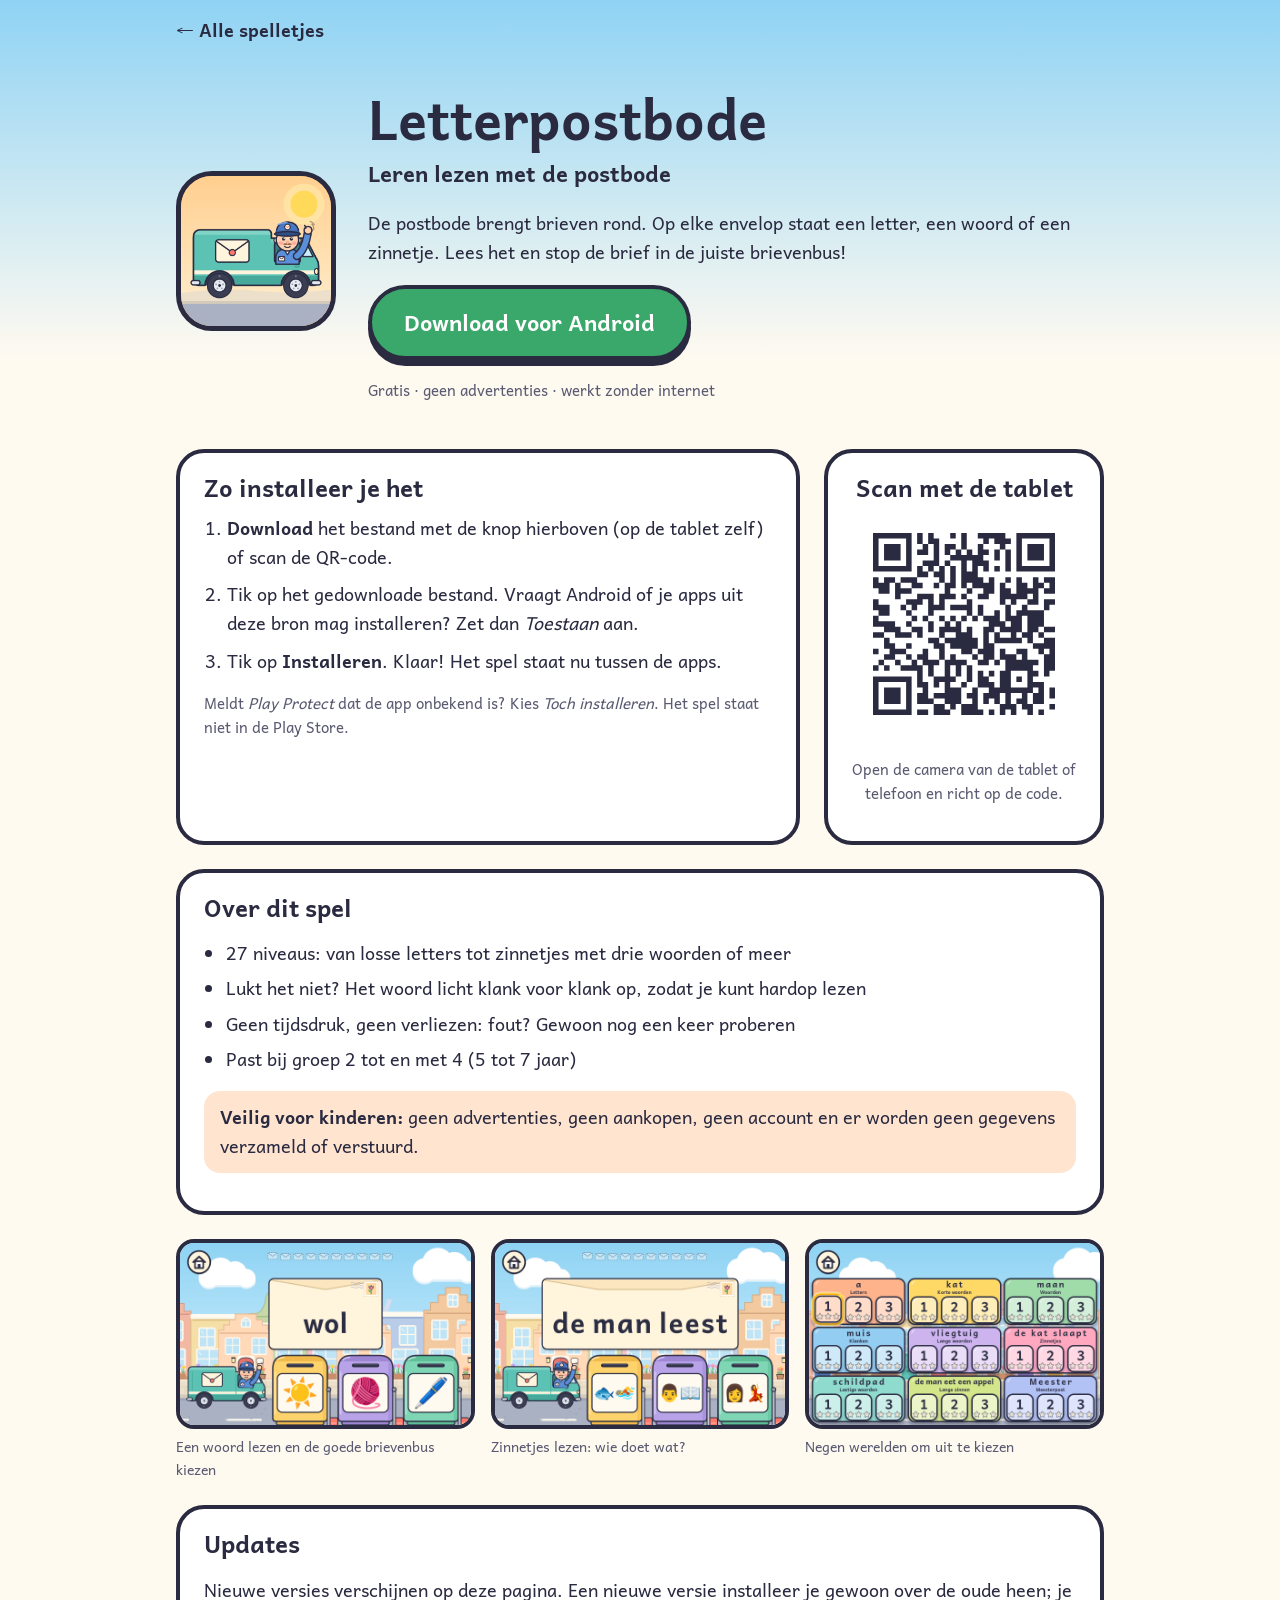
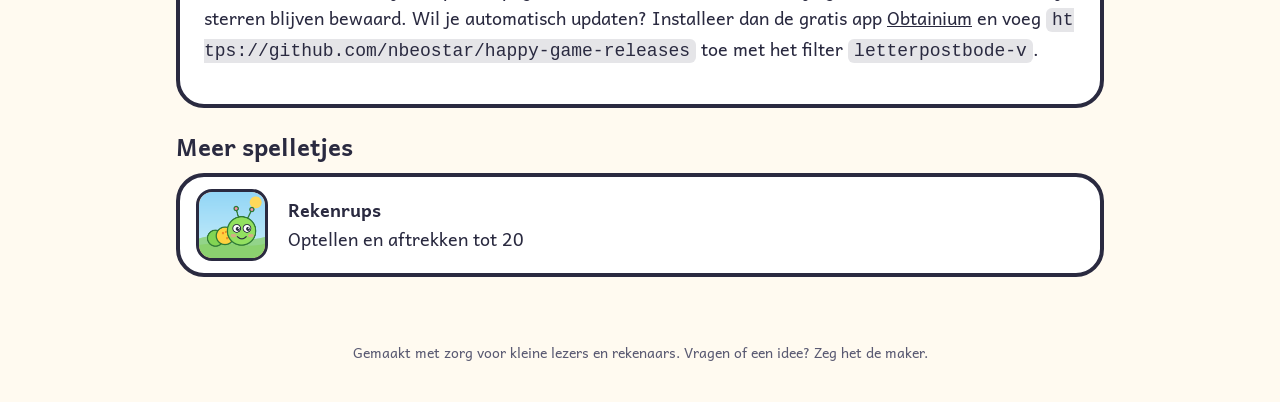
==== letterpostbode/index.html @ 2d66ae5c "Add download pages with QR codes for Rekenrups and Letterpostbode" ====
<!doctype html>
<html lang="nl">
<head>
<meta charset="utf-8">
<meta name="viewport" content="width=device-width, initial-scale=1">
<title>Letterpostbode – gratis spel voor Android</title>
<meta name="description" content="Leren lezen met de postbode. De postbode brengt brieven rond. Op elke envelop staat een letter, een woord of een zinnetje. Lees het en stop de brief in de juiste brievenbus!">
<meta name="theme-color" content="#8fd3f4">
<link rel="icon" href="../assets/letterpostbode-icon.png">
<link rel="stylesheet" href="../assets/style.css">
</head>
<body class="game" style="--accent:#ffb37a">
<header class="top"><a href="../">&larr; Alle spelletjes</a></header>
<main>
<section class="hero">
  <img class="icon" src="../assets/letterpostbode-icon.png" alt="" width="160" height="160">
  <div>
    <h1>Letterpostbode</h1>
    <p class="tagline">Leren lezen met de postbode</p>
    <p>De postbode brengt brieven rond. Op elke envelop staat een letter, een woord of een zinnetje. Lees het en stop de brief in de juiste brievenbus!</p>
    <p><a class="btn" id="download" href="https://github.com/nbeostar/happy-game-releases/releases" data-game="letterpostbode">Download voor Android</a></p>
    <p class="meta" id="meta">Gratis &middot; geen advertenties &middot; werkt zonder internet</p>
  </div>
</section>

<section class="two">
  <div class="panel">
    <h2>Zo installeer je het</h2>
    <ol class="steps">
      <li><strong>Download</strong> het bestand met de knop hierboven (op de tablet zelf) of scan de QR-code.</li>
      <li>Tik op het gedownloade bestand. Vraagt Android of je apps uit deze bron mag installeren? Zet dan <em>Toestaan</em> aan.</li>
      <li>Tik op <strong>Installeren</strong>. Klaar! Het spel staat nu tussen de apps.</li>
    </ol>
    <p class="hint">Meldt <em>Play Protect</em> dat de app onbekend is? Kies <em>Toch installeren</em>. Het spel staat niet in de Play Store.</p>
  </div>
  <div class="panel qr">
    <h2>Scan met de tablet</h2>
    <img src="../assets/qr-letterpostbode.svg" alt="QR-code naar deze pagina" width="220" height="220">
    <p class="hint">Open de camera van de tablet of telefoon en richt op de code.</p>
  </div>
</section>

<section class="panel">
  <h2>Over dit spel</h2>
  <ul class="feats">
<li>27 niveaus: van losse letters tot zinnetjes met drie woorden of meer</li>
<li>Lukt het niet? Het woord licht klank voor klank op, zodat je kunt hardop lezen</li>
<li>Geen tijdsdruk, geen verliezen: fout? Gewoon nog een keer proberen</li>
<li>Past bij groep 2 tot en met 4 (5 tot 7 jaar)</li>
  </ul>
  <p class="safe"><strong>Veilig voor kinderen:</strong> geen advertenties, geen aankopen, geen account en er worden geen gegevens verzameld of verstuurd.</p>
</section>

<section class="shots">
<figure><img src="../assets/shots/lpb-1.png" alt="Een woord lezen en de goede brievenbus kiezen" width="1280" height="800"><figcaption>Een woord lezen en de goede brievenbus kiezen</figcaption></figure>
<figure><img src="../assets/shots/lpb-2.png" alt="Zinnetjes lezen: wie doet wat?" width="1280" height="800"><figcaption>Zinnetjes lezen: wie doet wat?</figcaption></figure>
<figure><img src="../assets/shots/lpb-3.png" alt="Negen werelden om uit te kiezen" width="1280" height="800"><figcaption>Negen werelden om uit te kiezen</figcaption></figure>
</section>

<section class="panel">
  <h2>Updates</h2>
  <p>Nieuwe versies verschijnen op deze pagina. Een nieuwe versie installeer je gewoon over de oude heen; je sterren blijven bewaard.
  Wil je automatisch updaten? Installeer dan de gratis app <a href="https://obtainium.imranr.dev/">Obtainium</a> en voeg
  <code>https://github.com/nbeostar/happy-game-releases</code> toe met het filter <code>letterpostbode-v</code>.</p>
</section>

<section>
<h2>Meer spelletjes</h2>
<div class="cards">
<a class="card small" href="../rekenrups/"><img src="../assets/rekenrups-icon.png" alt="" width="72" height="72"><span><strong>Rekenrups</strong><br>Optellen en aftrekken tot 20</span></a>
</div>
</section>
</main>
<footer>Gemaakt met zorg voor kleine lezers en rekenaars. Vragen of een idee? Zeg het de maker.</footer>
<script src="../assets/site.js"></script>
</body>
</html>
---- assets/style.css ----
@font-face { font-family: "Andika"; src: url("fonts/Andika-Regular.ttf") format("truetype"); font-weight: 400; font-display: swap; }
@font-face { font-family: "Andika"; src: url("fonts/Andika-Bold.ttf") format("truetype"); font-weight: 700; font-display: swap; }

:root {
  --ink: #2a2a40;
  --muted: #5a5a72;
  --paper: #fffaf0;
  --sky: #8fd3f4;
  --card: #ffffff;
  --accent: #ffb37a;
  --btn: #3aa86b;
  --btn-ink: #ffffff;
  --line: #2a2a40;
}
@media (prefers-color-scheme: dark) {
  :root { --ink: #f3f0e8; --muted: #c4c2d4; --paper: #1d2236; --sky: #26456a; --card: #2a3150; --line: #f3f0e8; }
}
* { box-sizing: border-box; }
html { -webkit-text-size-adjust: 100%; }
body {
  margin: 0; font-family: "Andika", system-ui, sans-serif; font-size: 1.125rem; line-height: 1.6;
  color: var(--ink); background: linear-gradient(var(--sky) 0, var(--paper) 360px) no-repeat, var(--paper);
  min-height: 100vh;
}
main { max-width: 960px; margin: 0 auto; padding: 0 16px 40px; }
a { color: inherit; }
h1, h2 { line-height: 1.2; }
h1 { font-size: clamp(2.2rem, 6vw, 3.4rem); margin: 0 0 .1em; }
h2 { font-size: 1.5rem; margin: 0 0 .5em; }
.top { max-width: 960px; margin: 0 auto; padding: 16px; }
.top a { text-decoration: none; font-weight: 700; }

.hero { display: flex; gap: 32px; align-items: center; padding: 24px 0 32px; }
.hero.center { flex-direction: column; text-align: center; padding-top: 64px; }
.hero .icon { border-radius: 36px; border: 5px solid var(--line); background: var(--accent); flex: none; }
.tagline { font-size: 1.4rem; font-weight: 700; margin: 0 0 .5em; }
.meta, .hint { color: var(--muted); font-size: .95rem; }

.btn {
  display: inline-block; background: var(--btn); color: var(--btn-ink); text-decoration: none; font-weight: 700;
  font-size: 1.35rem; padding: 16px 32px; border-radius: 999px; border: 4px solid var(--line);
  box-shadow: 0 6px 0 var(--line); min-height: 56px;
}
.btn:hover { transform: translateY(2px); box-shadow: 0 4px 0 var(--line); }
.btn:focus-visible, a:focus-visible { outline: 4px solid #ffd23f; outline-offset: 3px; }

.panel {
  background: var(--card); border: 4px solid var(--line); border-radius: 28px; padding: 20px 24px; margin: 0 0 24px;
}
.two { display: grid; grid-template-columns: 1fr 280px; gap: 24px; align-items: stretch; margin-bottom: 24px; }
.two .panel { margin: 0; }
.qr { text-align: center; }
.qr img { background: #fff; border-radius: 16px; padding: 8px; max-width: 100%; height: auto; }
.steps { padding-left: 1.3em; margin: 0 0 .5em; }
.steps li { margin: .5em 0; }
.feats { padding-left: 1.2em; }
.feats li { margin: .35em 0; }
.safe { background: color-mix(in srgb, var(--accent) 35%, transparent); padding: 12px 16px; border-radius: 16px; }
code { background: color-mix(in srgb, var(--ink) 12%, transparent); padding: 2px 6px; border-radius: 6px; word-break: break-all; }

.shots { display: grid; grid-template-columns: repeat(3, 1fr); gap: 16px; margin: 0 0 24px; }
.shots figure { margin: 0; }
.shots img { width: 100%; height: auto; border-radius: 18px; border: 4px solid var(--line); display: block; background: var(--sky); }
.shots figcaption { font-size: .9rem; color: var(--muted); padding-top: 6px; }

.cards { display: grid; grid-template-columns: repeat(auto-fit, minmax(260px, 1fr)); gap: 16px; }
.cards.big { grid-template-columns: repeat(auto-fit, minmax(300px, 1fr)); }
.card {
  display: flex; gap: 20px; align-items: center; text-decoration: none; background: var(--card);
  border: 4px solid var(--line); border-radius: 28px; padding: 20px; box-shadow: 0 6px 0 var(--line);
}
.card:hover { transform: translateY(2px); box-shadow: 0 4px 0 var(--line); }
.card img { border-radius: 24px; border: 3px solid var(--line); background: var(--accent); flex: none; }
.card.small { box-shadow: none; padding: 12px 16px; }
.card.small img { border-radius: 16px; }
.go { color: var(--muted); font-style: normal; font-weight: 700; }

footer { text-align: center; color: var(--muted); font-size: .9rem; padding: 24px 16px 40px; max-width: 960px; margin: 0 auto; }

@media (max-width: 720px) {
  body { font-size: 1.05rem; }
  .hero { flex-direction: column; text-align: center; gap: 16px; }
  .hero .icon { width: 128px; height: 128px; }
  .two { grid-template-columns: 1fr; }
  .shots { grid-template-columns: 1fr; }
  .btn { display: block; text-align: center; }
  .qr { display: none; } /* on a phone/tablet you tap the button; the code is for a second screen */
}
@media (prefers-reduced-motion: reduce) { .btn:hover, .card:hover { transform: none; } }
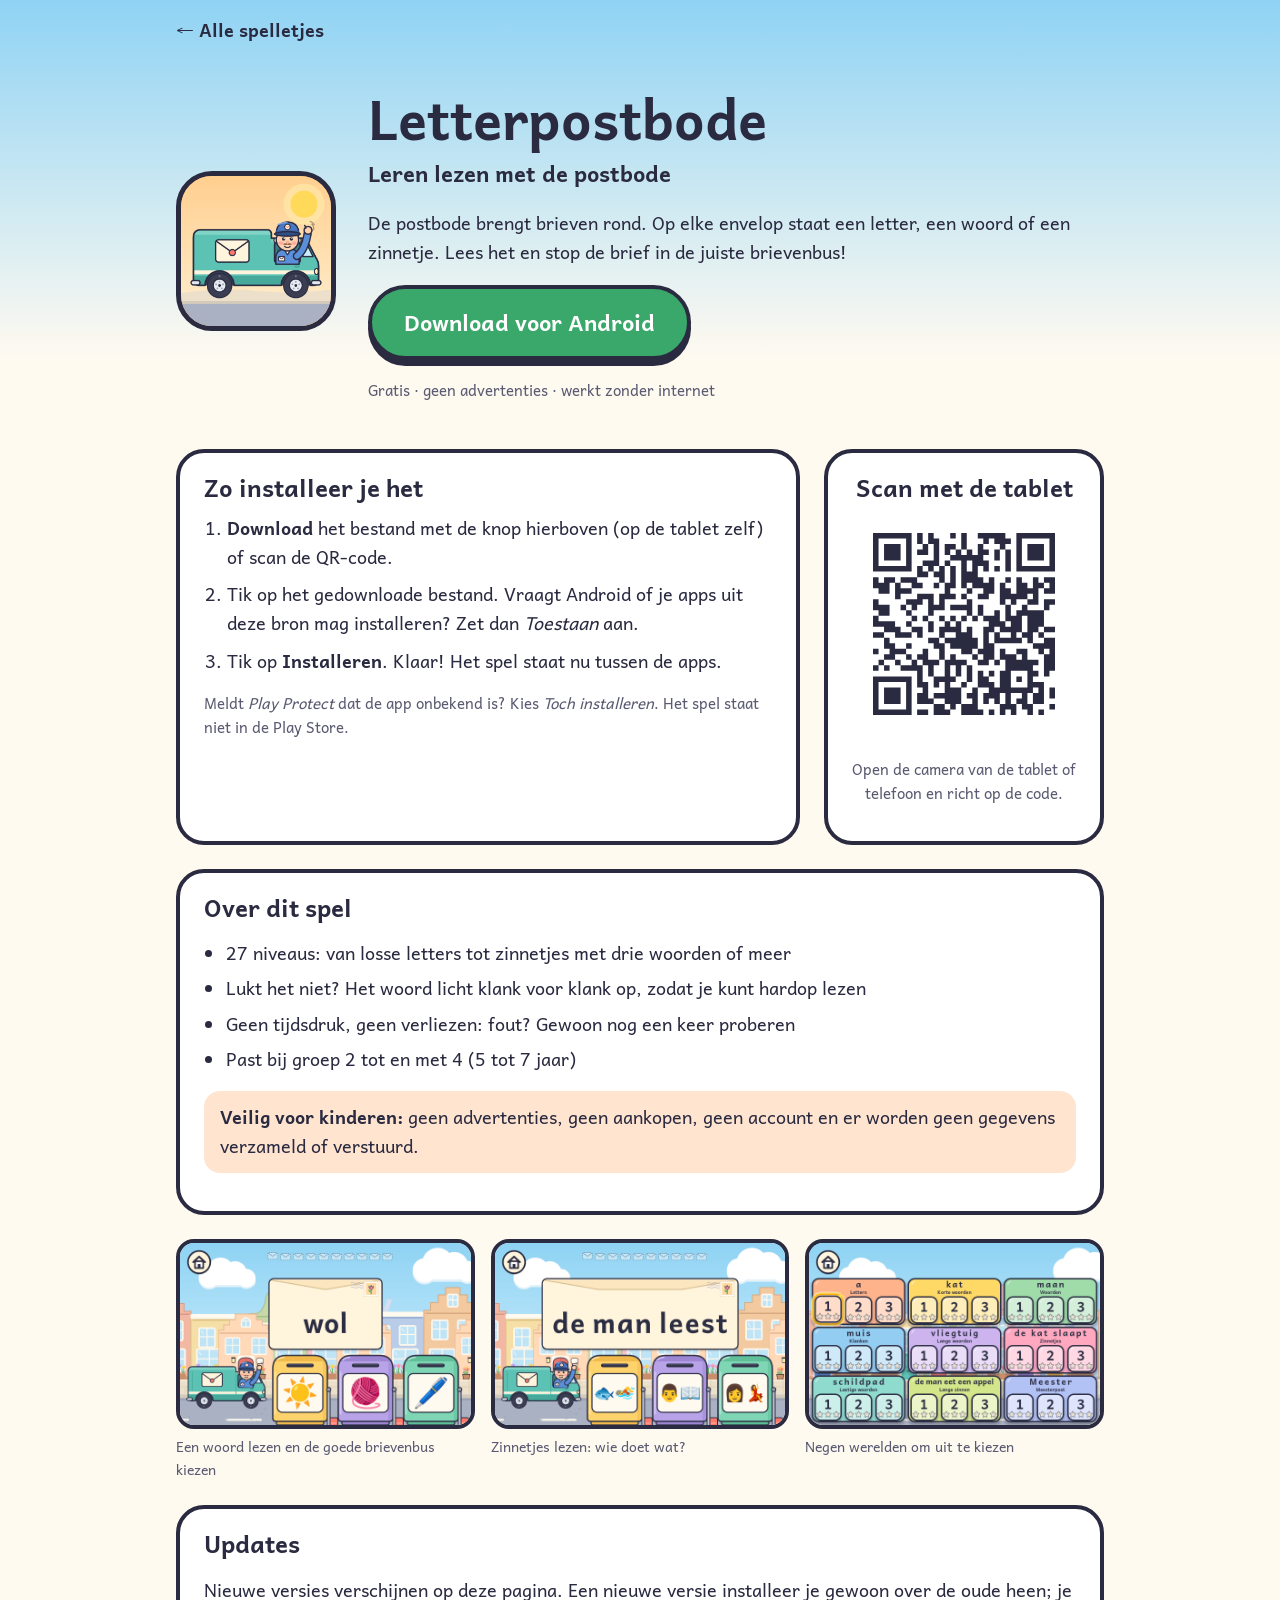
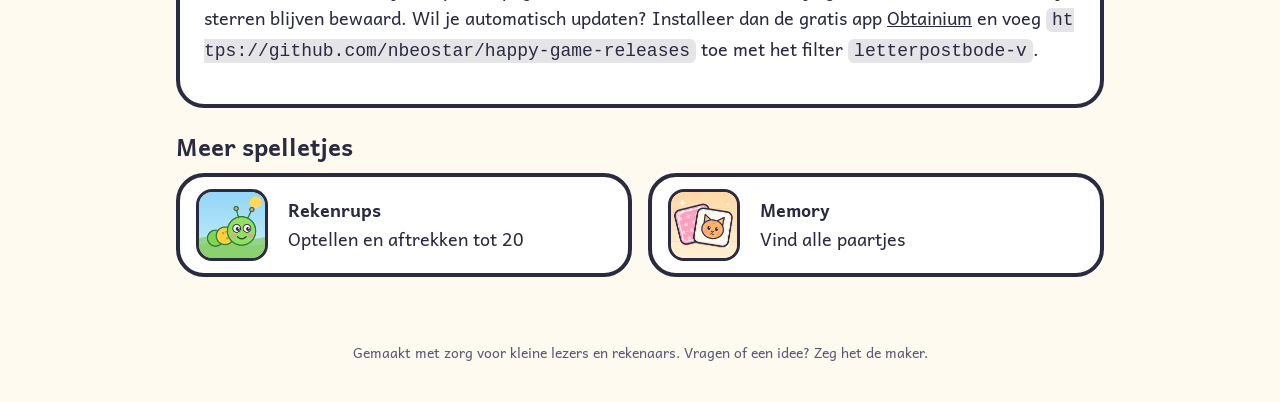
==== commit e070499f: "Add Memory download page and QR code" ====
--- a/letterpostbode/index.html
+++ b/letterpostbode/index.html
@@ -68,6 +68,7 @@
 <h2>Meer spelletjes</h2>
 <div class="cards">
 <a class="card small" href="../rekenrups/"><img src="../assets/rekenrups-icon.png" alt="" width="72" height="72"><span><strong>Rekenrups</strong><br>Optellen en aftrekken tot 20</span></a>
+<a class="card small" href="../memory/"><img src="../assets/memory-icon.png" alt="" width="72" height="72"><span><strong>Memory</strong><br>Vind alle paartjes</span></a>
 </div>
 </section>
 </main>
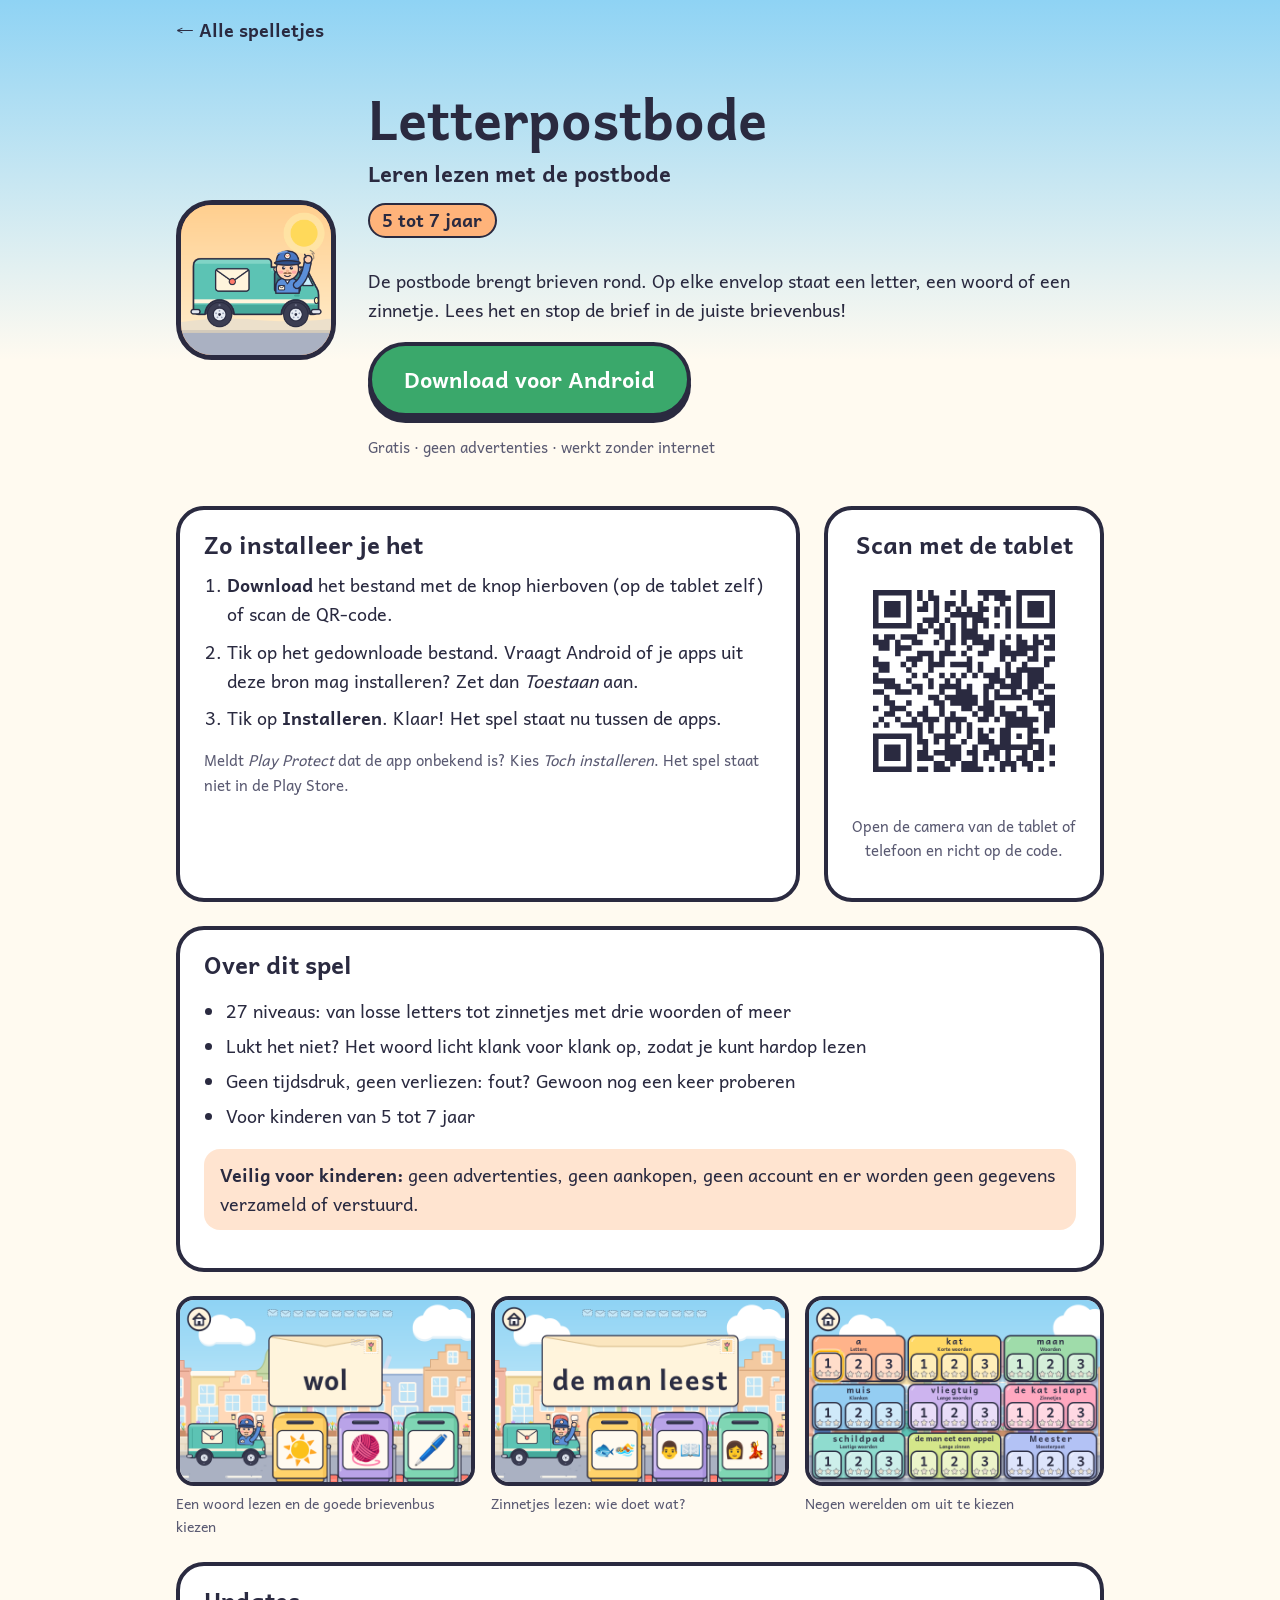
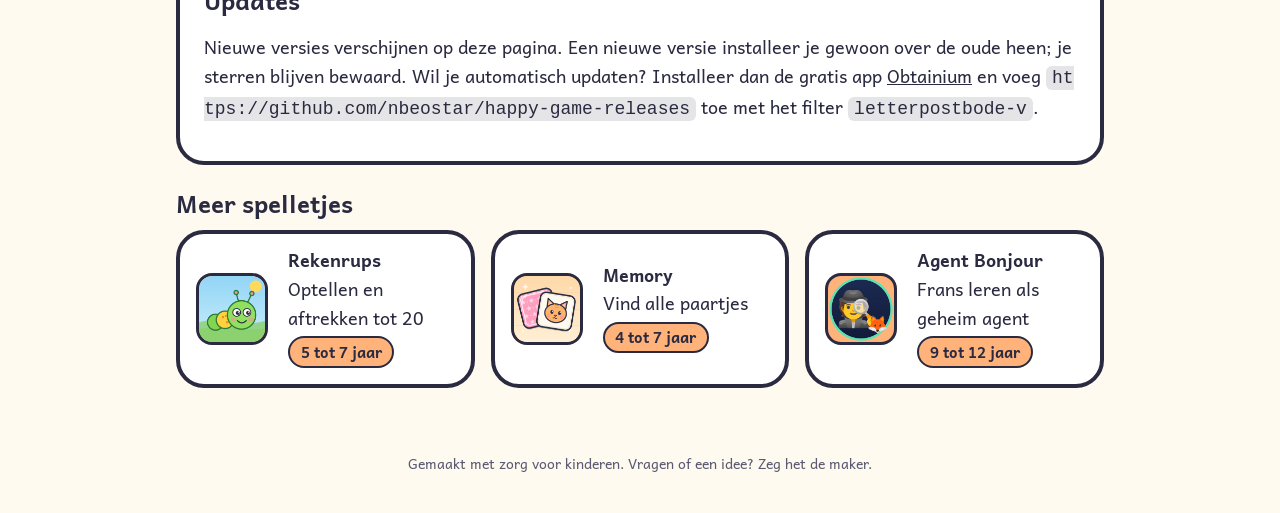
==== commit 08aa6f4b: "Add Agent Bonjour; show the age per game, drop class references - New download page, icon, screensho" ====
--- a/letterpostbode/index.html
+++ b/letterpostbode/index.html
@@ -17,6 +17,7 @@
   <div>
     <h1>Letterpostbode</h1>
     <p class="tagline">Leren lezen met de postbode</p>
+    <p class="age">5 tot 7 jaar</p>
     <p>De postbode brengt brieven rond. Op elke envelop staat een letter, een woord of een zinnetje. Lees het en stop de brief in de juiste brievenbus!</p>
     <p><a class="btn" id="download" href="https://github.com/nbeostar/happy-game-releases/releases" data-game="letterpostbode">Download voor Android</a></p>
     <p class="meta" id="meta">Gratis &middot; geen advertenties &middot; werkt zonder internet</p>
@@ -46,7 +47,7 @@
 <li>27 niveaus: van losse letters tot zinnetjes met drie woorden of meer</li>
 <li>Lukt het niet? Het woord licht klank voor klank op, zodat je kunt hardop lezen</li>
 <li>Geen tijdsdruk, geen verliezen: fout? Gewoon nog een keer proberen</li>
-<li>Past bij groep 2 tot en met 4 (5 tot 7 jaar)</li>
+<li>Voor kinderen van 5 tot 7 jaar</li>
   </ul>
   <p class="safe"><strong>Veilig voor kinderen:</strong> geen advertenties, geen aankopen, geen account en er worden geen gegevens verzameld of verstuurd.</p>
 </section>
@@ -67,12 +68,13 @@
 <section>
 <h2>Meer spelletjes</h2>
 <div class="cards">
-<a class="card small" href="../rekenrups/"><img src="../assets/rekenrups-icon.png" alt="" width="72" height="72"><span><strong>Rekenrups</strong><br>Optellen en aftrekken tot 20</span></a>
-<a class="card small" href="../memory/"><img src="../assets/memory-icon.png" alt="" width="72" height="72"><span><strong>Memory</strong><br>Vind alle paartjes</span></a>
+<a class="card small" href="../rekenrups/"><img src="../assets/rekenrups-icon.png" alt="" width="72" height="72"><span><strong>Rekenrups</strong><br>Optellen en aftrekken tot 20<br><span class="age">5 tot 7 jaar</span></span></a>
+<a class="card small" href="../memory/"><img src="../assets/memory-icon.png" alt="" width="72" height="72"><span><strong>Memory</strong><br>Vind alle paartjes<br><span class="age">4 tot 7 jaar</span></span></a>
+<a class="card small" href="../agentbonjour/"><img src="../assets/agentbonjour-icon.png" alt="" width="72" height="72"><span><strong>Agent Bonjour</strong><br>Frans leren als geheim agent<br><span class="age">9 tot 12 jaar</span></span></a>
 </div>
 </section>
 </main>
-<footer>Gemaakt met zorg voor kleine lezers en rekenaars. Vragen of een idee? Zeg het de maker.</footer>
+<footer>Gemaakt met zorg voor kinderen. Vragen of een idee? Zeg het de maker.</footer>
 <script src="../assets/site.js"></script>
 </body>
 </html>
--- a/assets/style.css
+++ b/assets/style.css
@@ -87,3 +87,7 @@
   .qr { display: none; } /* on a phone/tablet you tap the button; the code is for a second screen */
 }
 @media (prefers-reduced-motion: reduce) { .btn:hover, .card:hover { transform: none; } }
+
+/* Age label per game (cards and game page). */
+.age { display: inline-block; font-weight: 700; font-size: .95rem; padding: .1em .7em; margin: .25em 0; border-radius: 999px; background: var(--accent, #ffd166); color: #2a2a40; border: 2px solid var(--line); }
+.hero .age { font-size: 1.1rem; margin: 0 0 .6em; }
